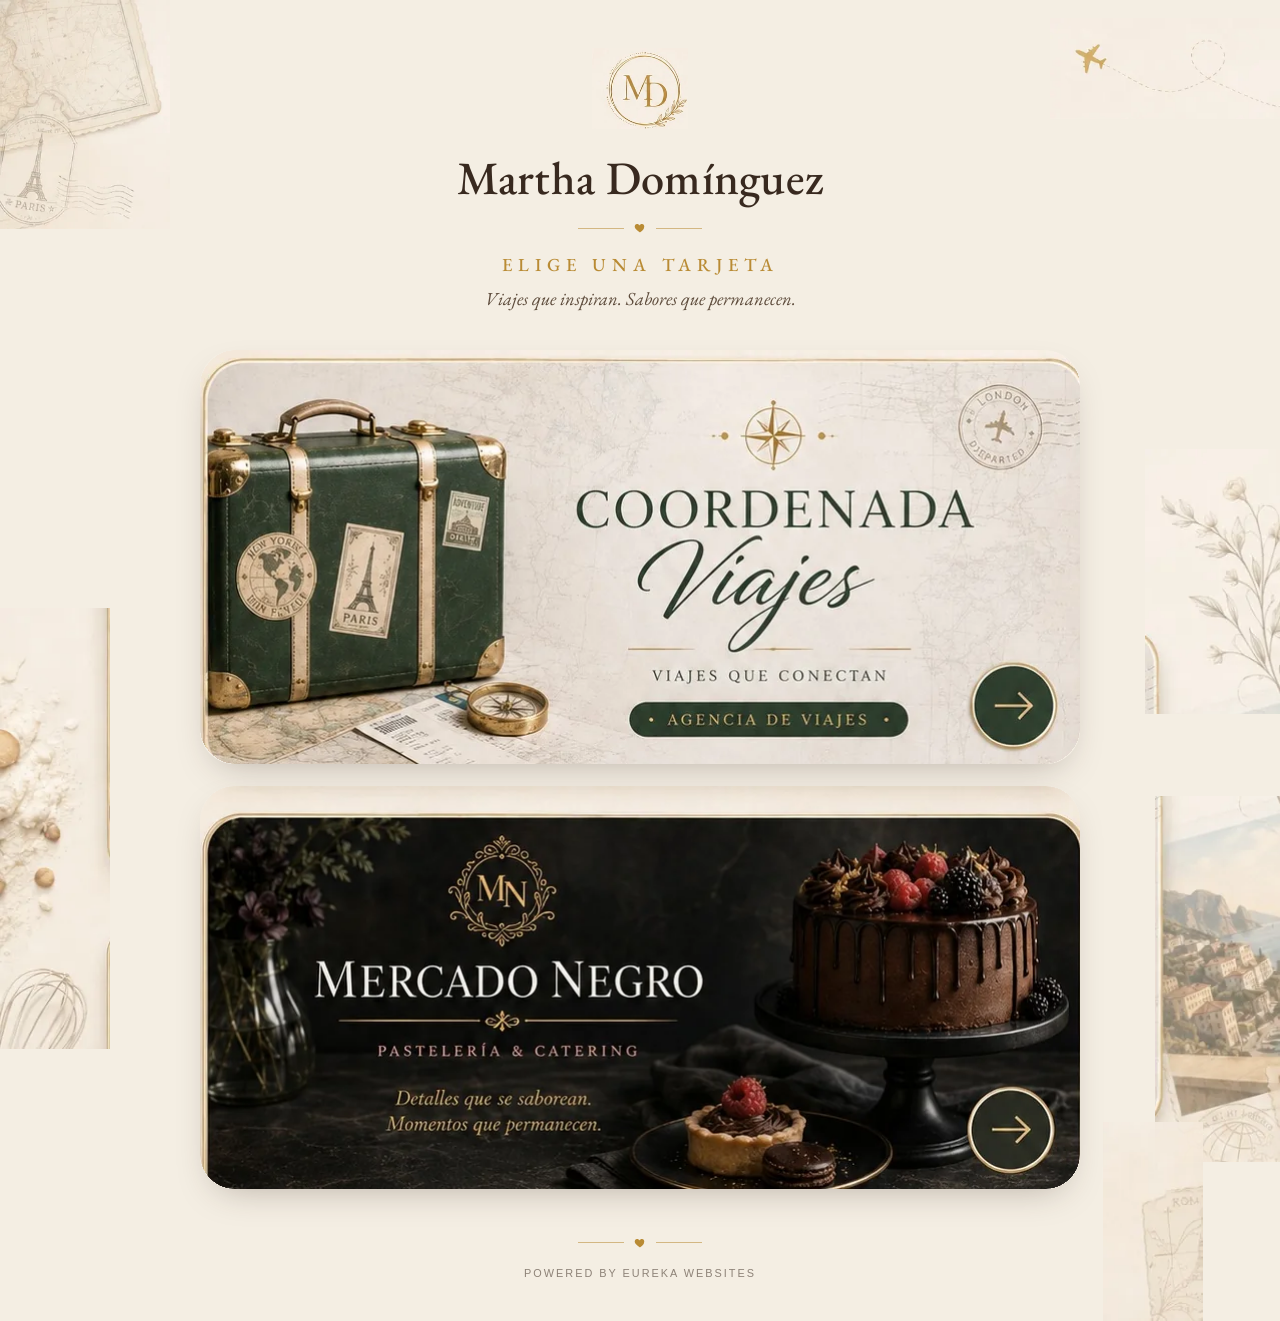
==== index.html @ 3d8c7a1d "Redesign hub to match approved vintage-travel reference mockup - Rebuild index.html with cream/gold " ====
<!DOCTYPE html>
<html lang="es">
<head>
  <meta charset="UTF-8">
  <meta name="viewport" content="width=device-width, initial-scale=1.0">
  <link rel="icon" type="image/svg+xml" href="images/favicon.svg">
  <title>Martha Domínguez — Tarjeta Digital</title>
  <meta name="description" content="Tarjeta digital · Coordenada Viajes y Mercado Negro">
  <meta property="og:type" content="profile">
  <meta property="og:title" content="Martha Domínguez">
  <meta property="og:description" content="Tarjeta digital · Coordenada Viajes y Mercado Negro">
  <meta property="og:image" content="https://eurekawebsites.github.io/tarjeta-martha/images/logo-icono.jpeg">
  <meta property="og:image:width" content="334">
  <meta property="og:image:height" content="334">
  <meta property="og:url" content="https://eurekawebsites.github.io/tarjeta-martha/">
  <meta property="og:site_name" content="Martha Domínguez">
  <meta name="twitter:card" content="summary">
  <meta name="twitter:title" content="Martha Domínguez">
  <meta name="twitter:description" content="Tarjeta digital · Coordenada Viajes y Mercado Negro">
  <meta name="twitter:image" content="https://eurekawebsites.github.io/tarjeta-martha/images/logo-icono.jpeg">
  <link rel="preconnect" href="https://fonts.googleapis.com">
  <link rel="preconnect" href="https://fonts.gstatic.com" crossorigin>
  <link href="https://fonts.googleapis.com/css2?family=EB+Garamond:ital,wght@0,400;0,500;0,600;1,400;1,500&family=Alex+Brush&display=swap" rel="stylesheet">
  <style>
    /* ══════════════════════════════════════════════════════════
       Martha Domínguez — digital card hub.
       Warm cream vintage-travel shell built to the approved
       reference mockup. Card artwork is production imagery,
       used exactly as delivered — no redrawing.
       ══════════════════════════════════════════════════════════ */
    *, *::before, *::after { box-sizing: border-box; margin: 0; padding: 0; }
    html { overflow-x: hidden; }
    a { color: inherit; text-decoration: none; }
    img { display: block; max-width: 100%; }

    body {
      min-height: 100vh;
      min-height: 100dvh;
      background: #F4EEE3;
      display: flex;
      flex-direction: column;
      align-items: center;
      font-family: Arial, Helvetica, sans-serif;
      -webkit-font-smoothing: antialiased;
      overflow-x: hidden;
      position: relative;
      padding: 48px 24px 40px;
    }

    /* ── Decorative fragments — non-interactive, behind content ── */
    .decor {
      position: absolute;
      pointer-events: none;
      z-index: 0;
      opacity: 0.9;
    }
    .decor img { width: 100%; height: auto; display: block; }

    .decor--map-tl   { top: 0;    left: 0;    width: clamp(90px, 14vw, 170px); }
    .decor--plane-tr { top: 18px; right: 0;   width: clamp(120px, 18vw, 230px); }
    .decor--botanical-r { top: 34%; right: 0; width: clamp(80px, 11vw, 135px); }
    .decor--shells-l  { top: 46%; left: 0;    width: clamp(65px, 9vw, 110px); }
    .decor--postcard-r { bottom: 12%; right: 0; width: clamp(75px, 10vw, 125px); }
    .decor--map-br    { bottom: 0; right: 6%; width: clamp(65px, 9vw, 100px); }

    @media (max-width: 720px) {
      .decor--botanical-r, .decor--shells-l, .decor--postcard-r { display: none; }
    }
    @media (max-width: 480px) {
      .decor--map-tl, .decor--plane-tr, .decor--map-br { opacity: 0.55; }
    }

    .hub {
      position: relative;
      z-index: 1;
      width: 100%;
      max-width: 880px;
      display: flex;
      flex-direction: column;
      align-items: center;
    }

    .monogram {
      width: 96px;
      height: auto;
      margin-bottom: 18px;
    }

    .name {
      font-family: 'EB Garamond', Georgia, serif;
      font-weight: 500;
      font-size: clamp(2.1rem, 6vw, 2.9rem);
      color: #38291F;
      letter-spacing: 0.3px;
      text-align: center;
      margin-bottom: 14px;
    }

    .divider {
      display: flex;
      align-items: center;
      gap: 10px;
      color: #B98B34;
      margin-bottom: 18px;
    }
    .divider::before,
    .divider::after {
      content: "";
      width: 46px;
      height: 1px;
      background: rgba(185,139,52,0.55);
    }
    .divider svg { width: 12px; height: 12px; }

    .eyebrow {
      font-family: 'EB Garamond', Georgia, serif;
      font-size: clamp(0.95rem, 2vw, 1.15rem);
      font-weight: 500;
      letter-spacing: 6px;
      text-transform: uppercase;
      color: #B98B34;
      text-align: center;
      margin-bottom: 10px;
    }

    .tagline {
      font-family: 'EB Garamond', Georgia, serif;
      font-style: italic;
      font-size: clamp(0.95rem, 2.2vw, 1.15rem);
      color: #5C4A3A;
      text-align: center;
      margin-bottom: 40px;
    }

    .choices {
      display: flex;
      flex-direction: column;
      gap: 22px;
      width: 100%;
    }

    .choice {
      display: block;
      width: 100%;
      border-radius: 34px;
      overflow: hidden;
      line-height: 0;
      box-shadow: 0 14px 36px -16px rgba(56,41,31,0.35);
      transition: transform 0.18s ease, box-shadow 0.18s ease;
    }
    .choice:hover {
      transform: translateY(-3px);
      box-shadow: 0 20px 44px -16px rgba(56,41,31,0.42);
    }
    .choice:active { transform: translateY(0); }
    .choice:focus-visible {
      outline: 3px solid #B98B34;
      outline-offset: 3px;
    }

    .choice img {
      width: 100%;
      height: auto;
      border-radius: 34px;
    }

    footer {
      position: relative;
      z-index: 1;
      margin-top: 48px;
      text-align: center;
      width: 100%;
    }

    .footer-divider {
      display: flex;
      align-items: center;
      justify-content: center;
      gap: 10px;
      color: #B98B34;
      margin-bottom: 14px;
    }
    .footer-divider::before,
    .footer-divider::after {
      content: "";
      width: 46px;
      height: 1px;
      background: rgba(185,139,52,0.55);
    }
    .footer-divider svg { width: 12px; height: 12px; }

    footer a {
      font-family: Arial, Helvetica, sans-serif;
      font-size: 0.68rem;
      letter-spacing: 2px;
      text-transform: uppercase;
      color: rgba(56,41,31,0.55);
      transition: color 0.2s ease;
    }
    footer a:hover { color: rgba(56,41,31,0.85); }
  </style>
</head>
<body>

  <div class="decor decor--map-tl"><img src="hub-assets/decor/upper-left-vintage-map.webp" alt="" aria-hidden="true"></div>
  <div class="decor decor--plane-tr"><img src="hub-assets/decor/upper-right-plane-route.webp" alt="" aria-hidden="true"></div>
  <div class="decor decor--botanical-r"><img src="hub-assets/decor/right-botanical.webp" alt="" aria-hidden="true"></div>
  <div class="decor decor--shells-l"><img src="hub-assets/decor/left-shells-whisk.webp" alt="" aria-hidden="true"></div>
  <div class="decor decor--postcard-r"><img src="hub-assets/decor/right-coastal-postcard.webp" alt="" aria-hidden="true"></div>
  <div class="decor decor--map-br"><img src="hub-assets/decor/lower-right-map.webp" alt="" aria-hidden="true"></div>

  <div class="hub">

    <img class="monogram" src="hub-assets/brand/martha-md-monogram.webp" alt="">
    <h1 class="name">Martha Domínguez</h1>

    <div class="divider" aria-hidden="true">
      <svg viewBox="0 0 24 24" fill="currentColor"><path d="M12 21s-7.5-4.6-10-9.3C.4 8.1 2.3 4 6.2 4c2.1 0 3.7 1.1 4.8 2.8C12.1 5.1 13.7 4 15.8 4c3.9 0 5.8 4.1 4.2 7.7C19.5 16.4 12 21 12 21z"/></svg>
    </div>

    <p class="eyebrow">Elige una tarjeta</p>
    <p class="tagline">Viajes que inspiran. Sabores que permanecen.</p>

    <div class="choices">

      <a class="choice" href="./tarjeta-martha-cv.html" aria-label="Coordenada Viajes — ver tarjeta digital">
        <img
          src="hub-assets/cards/coordenada-viajes.webp"
          alt="Coordenada Viajes — Agencia de viajes"
          width="878" height="413"
        >
      </a>

      <a class="choice" href="./tarjeta-martha-mn.html" aria-label="Mercado Negro — ver tarjeta digital">
        <img
          src="hub-assets/cards/mercado-negro.webp"
          alt="Mercado Negro — Pastelería y catering"
          width="879" height="402"
        >
      </a>

    </div>

  </div>

  <footer>
    <div class="footer-divider" aria-hidden="true">
      <svg viewBox="0 0 24 24" fill="currentColor"><path d="M12 21s-7.5-4.6-10-9.3C.4 8.1 2.3 4 6.2 4c2.1 0 3.7 1.1 4.8 2.8C12.1 5.1 13.7 4 15.8 4c3.9 0 5.8 4.1 4.2 7.7C19.5 16.4 12 21 12 21z"/></svg>
    </div>
    <a href="https://www.eurekawebsites.tech/" target="_blank" rel="noopener noreferrer">
      Powered by Eureka Websites
    </a>
  </footer>

</body>
</html>
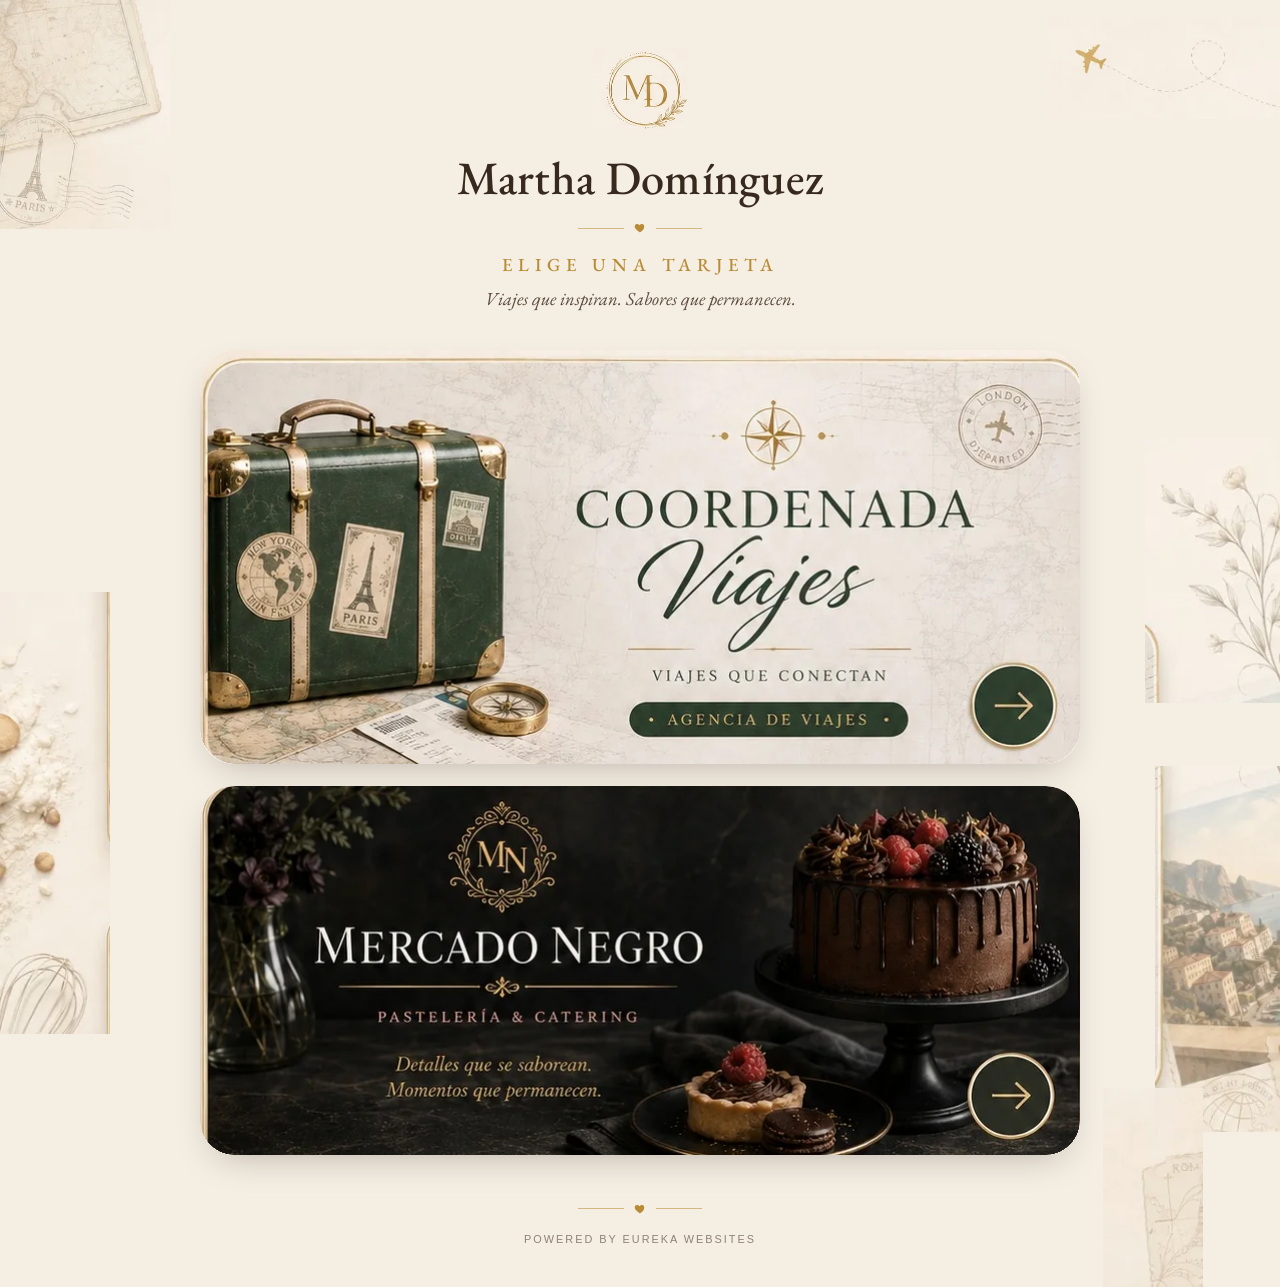
==== commit 8c1c50ad: "Fix blank cream band above Mercado Negro card The mercado-negro.webp source image has ~34px of opaqu" ====
--- a/index.html
+++ b/index.html
@@ -164,6 +164,18 @@
       border-radius: 34px;
     }
 
+    /* Mercado Negro source image contains ~34px of cream canvas above
+       the actual card. Crop that canvas here without modifying the asset. */
+    .choice--mn {
+      aspect-ratio: 879 / 368;
+    }
+    .choice--mn img {
+      width: 100%;
+      height: 100%;
+      object-fit: cover;
+      object-position: center bottom;
+    }
+
     footer {
       position: relative;
       z-index: 1;
@@ -231,7 +243,7 @@
         >
       </a>
 
-      <a class="choice" href="./tarjeta-martha-mn.html" aria-label="Mercado Negro — ver tarjeta digital">
+      <a class="choice choice--mn" href="./tarjeta-martha-mn.html" aria-label="Mercado Negro — ver tarjeta digital">
         <img
           src="hub-assets/cards/mercado-negro.webp"
           alt="Mercado Negro — Pastelería y catering"
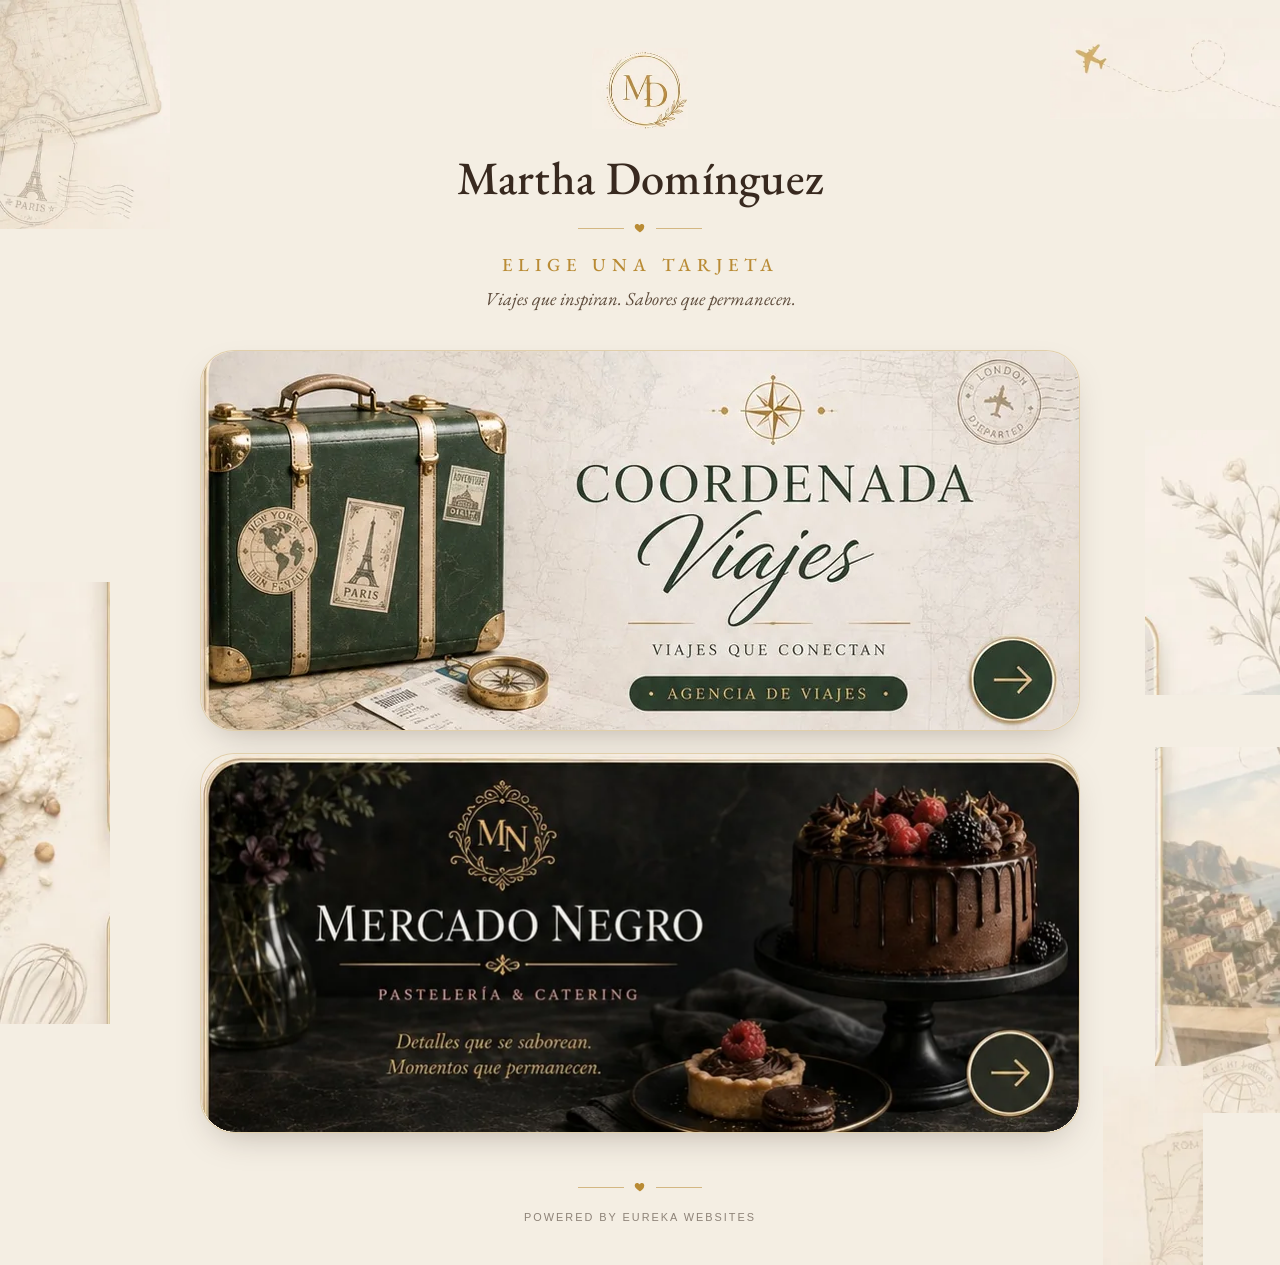
==== commit ecf886d0: "Make both hub card tiles equal height Both choice tiles now share one 879:380 outer aspect ratio so " ====
--- a/index.html
+++ b/index.html
@@ -3,21 +3,26 @@
 <head>
   <meta charset="UTF-8">
   <meta name="viewport" content="width=device-width, initial-scale=1.0">
-  <link rel="icon" type="image/svg+xml" href="images/favicon.svg">
+  <link rel="icon" type="image/png" sizes="32x32" href="images/md-icons/favicon-32.png">
+  <link rel="icon" type="image/png" sizes="48x48" href="images/md-icons/favicon-48.png">
+  <link rel="icon" type="image/png" sizes="192x192" href="images/md-icons/favicon-192.png">
+  <link rel="shortcut icon" href="images/md-icons/favicon.ico">
+  <link rel="apple-touch-icon" sizes="180x180" href="images/md-icons/apple-touch-icon-180.png">
+  <meta name="theme-color" content="#F4EEE3">
   <title>Martha Domínguez — Tarjeta Digital</title>
   <meta name="description" content="Tarjeta digital · Coordenada Viajes y Mercado Negro">
   <meta property="og:type" content="profile">
   <meta property="og:title" content="Martha Domínguez">
   <meta property="og:description" content="Tarjeta digital · Coordenada Viajes y Mercado Negro">
-  <meta property="og:image" content="https://eurekawebsites.github.io/tarjeta-martha/images/logo-icono.jpeg">
-  <meta property="og:image:width" content="334">
-  <meta property="og:image:height" content="334">
+  <meta property="og:image" content="https://eurekawebsites.github.io/tarjeta-martha/images/md-icons/og-share-1200x630.jpg">
+  <meta property="og:image:width" content="1200">
+  <meta property="og:image:height" content="630">
   <meta property="og:url" content="https://eurekawebsites.github.io/tarjeta-martha/">
   <meta property="og:site_name" content="Martha Domínguez">
-  <meta name="twitter:card" content="summary">
+  <meta name="twitter:card" content="summary_large_image">
   <meta name="twitter:title" content="Martha Domínguez">
   <meta name="twitter:description" content="Tarjeta digital · Coordenada Viajes y Mercado Negro">
-  <meta name="twitter:image" content="https://eurekawebsites.github.io/tarjeta-martha/images/logo-icono.jpeg">
+  <meta name="twitter:image" content="https://eurekawebsites.github.io/tarjeta-martha/images/md-icons/og-share-1200x630.jpg">
   <link rel="preconnect" href="https://fonts.googleapis.com">
   <link rel="preconnect" href="https://fonts.gstatic.com" crossorigin>
   <link href="https://fonts.googleapis.com/css2?family=EB+Garamond:ital,wght@0,400;0,500;0,600;1,400;1,500&family=Alex+Brush&display=swap" rel="stylesheet">
@@ -158,22 +163,42 @@
       outline-offset: 3px;
     }
 
+    /* Equal visual tile system.
+       Both choices share one outer aspect ratio so they read as a matched pair.
+       No source image files are modified. */
+    .choice {
+      aspect-ratio: 879 / 380;
+    }
+
     .choice img {
       width: 100%;
-      height: auto;
+      max-width: none;
       border-radius: 34px;
     }
 
+    /* Coordenada is naturally a little taller. Crop mostly from the quiet
+       upper area, preserving the suitcase, compass/ticket and arrow. */
+    .choice--cv img {
+      height: 100%;
+      object-fit: cover;
+      object-position: center 76%;
+    }
+
     /* Mercado Negro source image contains ~34px of cream canvas above
-       the actual card. Crop that canvas here without modifying the asset. */
-    .choice--mn {
-      aspect-ratio: 879 / 368;
-    }
+       the actual card. Crop that canvas out while filling the same
+       879:380 tile, without modifying the source asset. */
     .choice--mn img {
       width: 100%;
       height: 100%;
       object-fit: cover;
       object-position: center bottom;
+    }
+
+    /* Re-establish a clean common edge after the controlled crops. */
+    .choice--cv,
+    .choice--mn {
+      border: 1px solid rgba(185, 139, 52, 0.32);
+      background: #F4EEE3;
     }
 
     footer {
@@ -235,7 +260,7 @@
 
     <div class="choices">
 
-      <a class="choice" href="./tarjeta-martha-cv.html" aria-label="Coordenada Viajes — ver tarjeta digital">
+      <a class="choice choice--cv" href="./tarjeta-martha-cv.html" aria-label="Coordenada Viajes — ver tarjeta digital">
         <img
           src="hub-assets/cards/coordenada-viajes.webp"
           alt="Coordenada Viajes — Agencia de viajes"
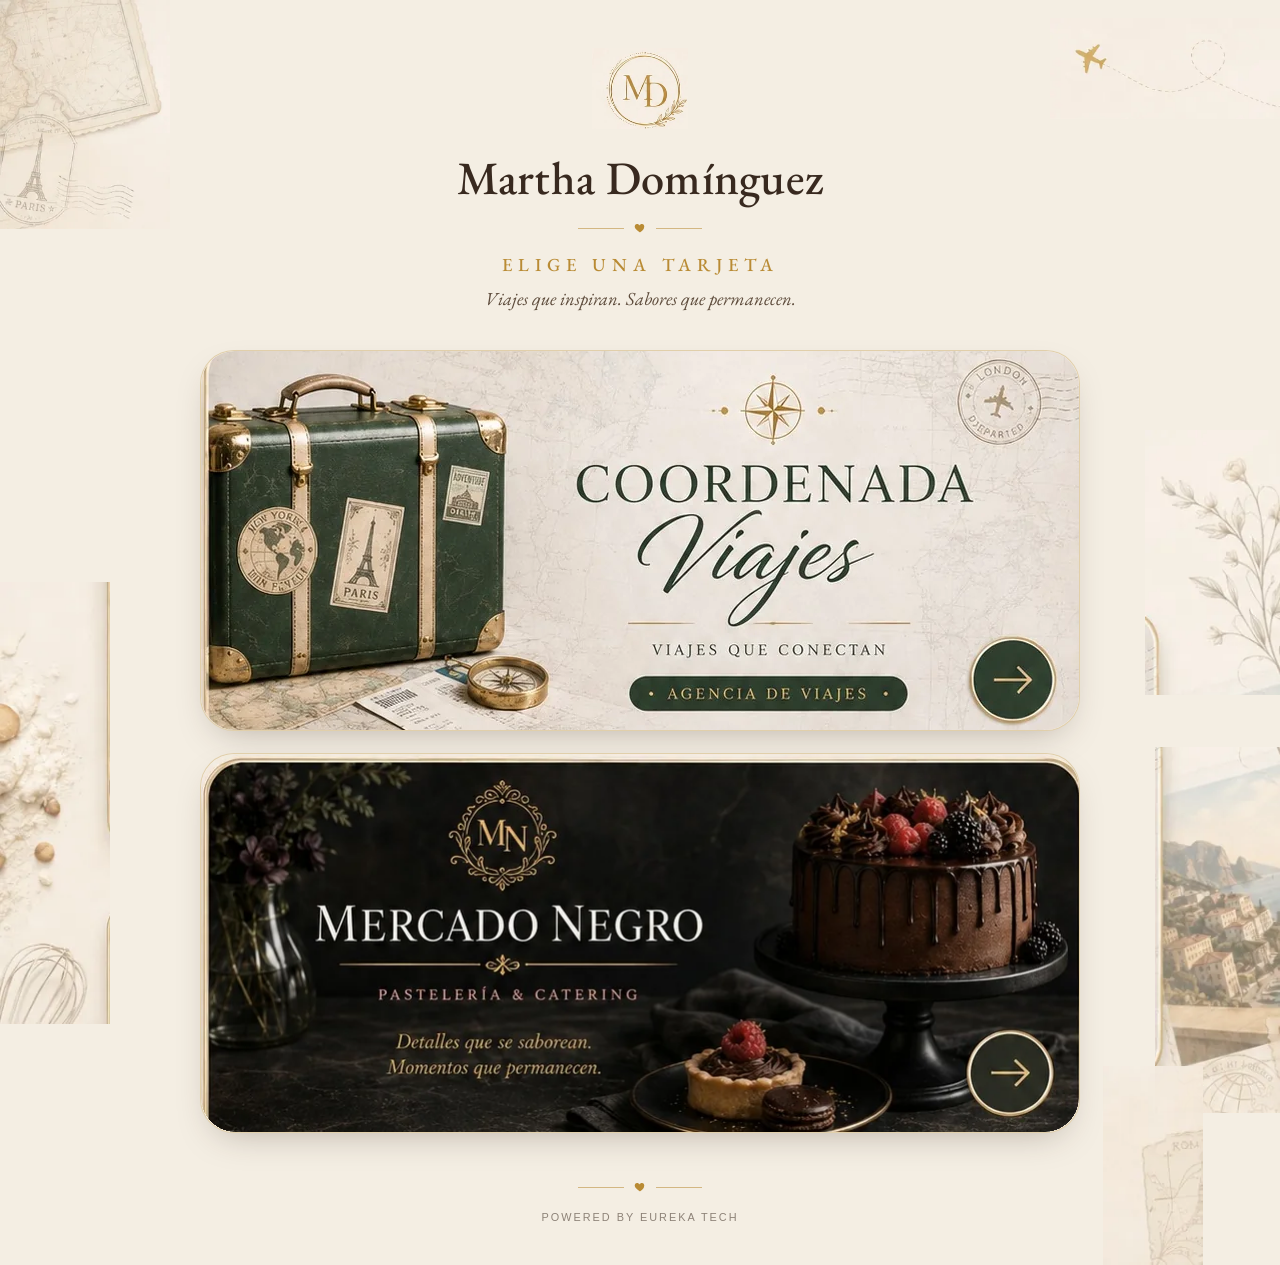
==== commit 65d4333f: "Update developer attribution to POWERED BY EUREKA TECH Co-Authored-By: Claude Sonnet 5 <noreply@anth" ====
--- a/index.html
+++ b/index.html
@@ -285,7 +285,7 @@
       <svg viewBox="0 0 24 24" fill="currentColor"><path d="M12 21s-7.5-4.6-10-9.3C.4 8.1 2.3 4 6.2 4c2.1 0 3.7 1.1 4.8 2.8C12.1 5.1 13.7 4 15.8 4c3.9 0 5.8 4.1 4.2 7.7C19.5 16.4 12 21 12 21z"/></svg>
     </div>
     <a href="https://www.eurekawebsites.tech/" target="_blank" rel="noopener noreferrer">
-      Powered by Eureka Websites
+      POWERED BY EUREKA TECH
     </a>
   </footer>
 
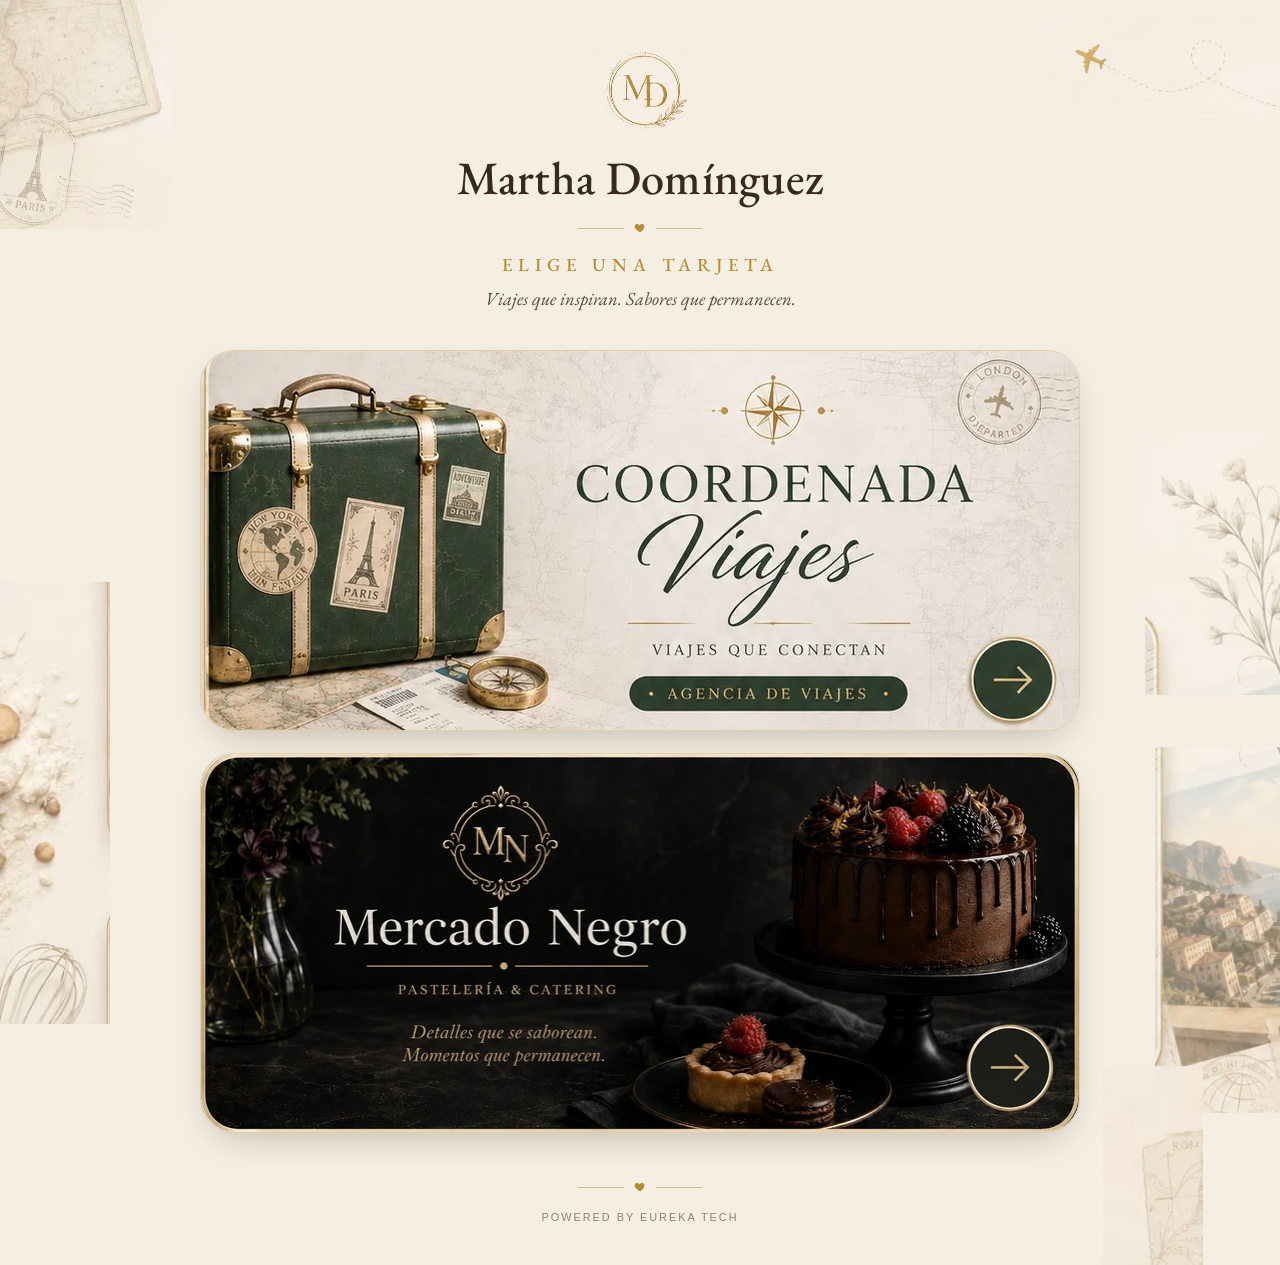
==== commit 49428251: "Update Martha hub: final Mercado Negro tile + transparent MD favicon Two-item cleanup per the Final " ====
--- a/index.html
+++ b/index.html
@@ -3,11 +3,11 @@
 <head>
   <meta charset="UTF-8">
   <meta name="viewport" content="width=device-width, initial-scale=1.0">
-  <link rel="icon" type="image/png" sizes="32x32" href="images/md-icons/favicon-32.png">
-  <link rel="icon" type="image/png" sizes="48x48" href="images/md-icons/favicon-48.png">
-  <link rel="icon" type="image/png" sizes="192x192" href="images/md-icons/favicon-192.png">
-  <link rel="shortcut icon" href="images/md-icons/favicon.ico">
-  <link rel="apple-touch-icon" sizes="180x180" href="images/md-icons/apple-touch-icon-180.png">
+  <link rel="icon" type="image/png" sizes="32x32" href="images/md-icons-v2/martha-md-32.png">
+  <link rel="icon" type="image/png" sizes="48x48" href="images/md-icons-v2/martha-md-48.png">
+  <link rel="icon" type="image/png" sizes="192x192" href="images/md-icons-v2/martha-md-192.png">
+  <link rel="shortcut icon" href="images/md-icons-v2/favicon.ico">
+  <link rel="apple-touch-icon" sizes="180x180" href="images/md-icons-v2/martha-md-180.png">
   <meta name="theme-color" content="#F4EEE3">
   <title>Martha Domínguez — Tarjeta Digital</title>
   <meta name="description" content="Tarjeta digital · Coordenada Viajes y Mercado Negro">
@@ -184,14 +184,13 @@
       object-position: center 76%;
     }
 
-    /* Mercado Negro source image contains ~34px of cream canvas above
-       the actual card. Crop that canvas out while filling the same
-       879:380 tile, without modifying the source asset. */
+    /* Mercado Negro's final approved tile is delivered natively at
+       879:380 — the same ratio as the shared tile aspect-ratio — so
+       it renders normally with no crop compensation needed. */
     .choice--mn img {
       width: 100%;
       height: 100%;
       object-fit: cover;
-      object-position: center bottom;
     }
 
     /* Re-establish a clean common edge after the controlled crops. */
@@ -272,7 +271,7 @@
         <img
           src="hub-assets/cards/mercado-negro.webp"
           alt="Mercado Negro — Pastelería y catering"
-          width="879" height="402"
+          width="879" height="380"
         >
       </a>
 
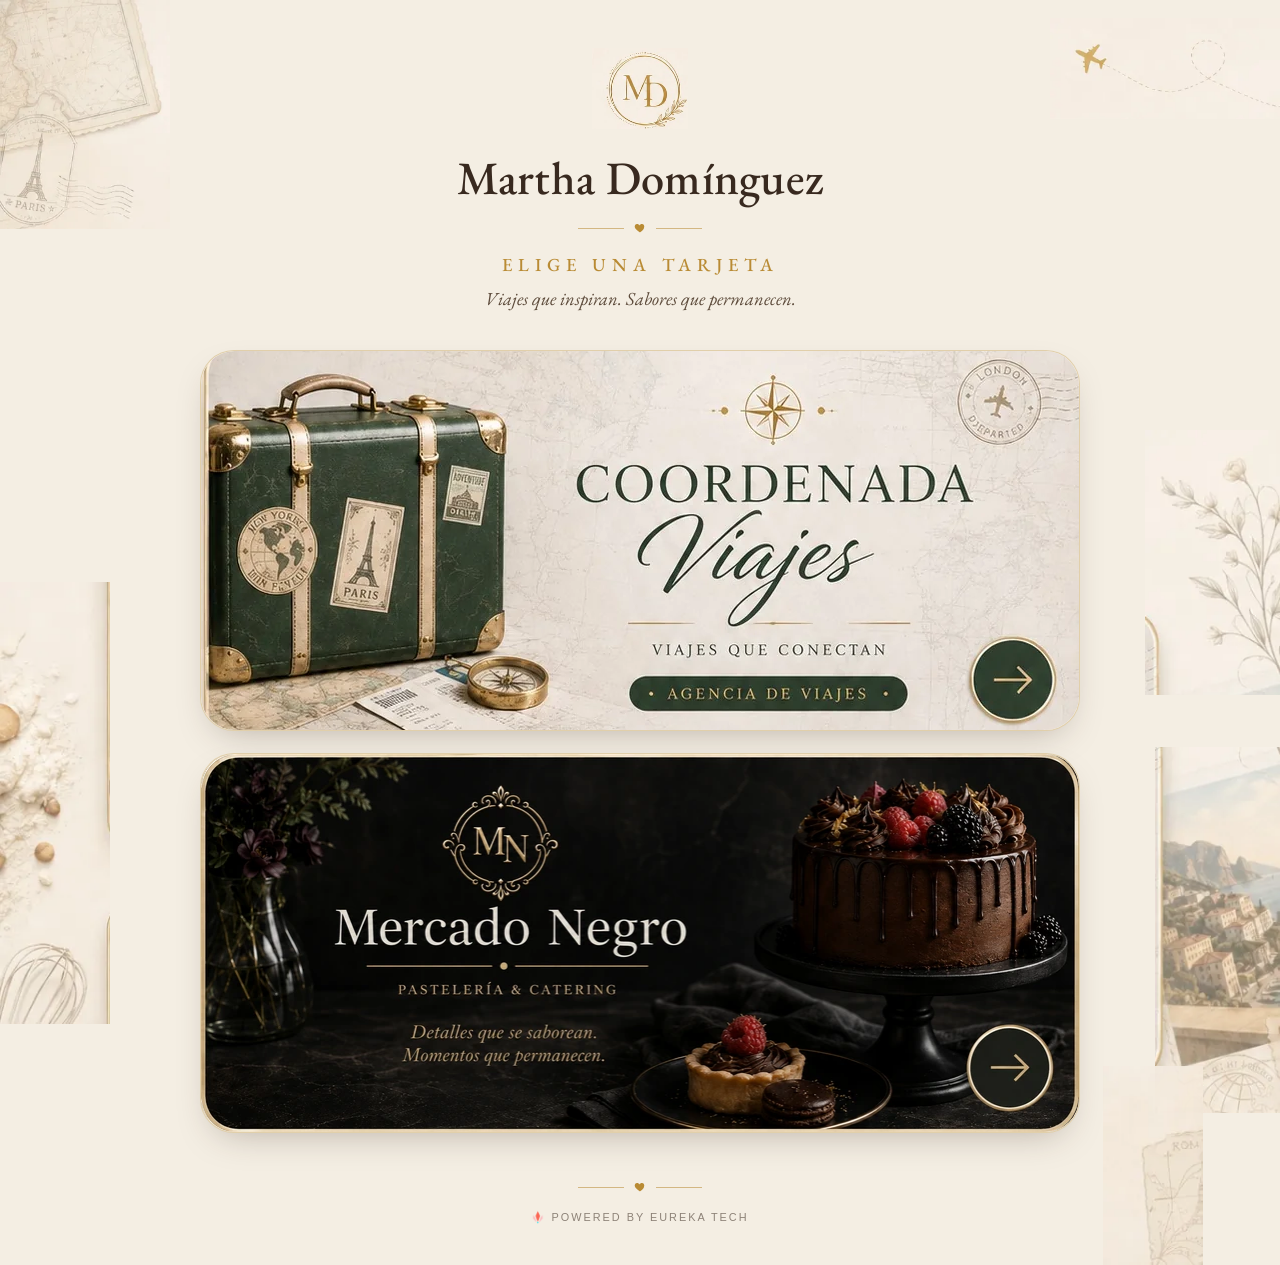
==== commit fa2077aa: "Rebrand: add B mark to developer attribution (v1.2.4)" ====
--- a/index.html
+++ b/index.html
@@ -283,9 +283,7 @@
     <div class="footer-divider" aria-hidden="true">
       <svg viewBox="0 0 24 24" fill="currentColor"><path d="M12 21s-7.5-4.6-10-9.3C.4 8.1 2.3 4 6.2 4c2.1 0 3.7 1.1 4.8 2.8C12.1 5.1 13.7 4 15.8 4c3.9 0 5.8 4.1 4.2 7.7C19.5 16.4 12 21 12 21z"/></svg>
     </div>
-    <a href="https://www.eurekawebsites.tech/" target="_blank" rel="noopener noreferrer">
-      POWERED BY EUREKA TECH
-    </a>
+    <a href="https://www.eurekawebsites.tech/" target="_blank" rel="noopener noreferrer"><img src="images/eureka/eureka-b-64.png" alt="" style="width:14px;height:14px;display:inline-block;vertical-align:-3px;margin-right:6px;">POWERED BY EUREKA TECH</a>
   </footer>
 
 </body>
